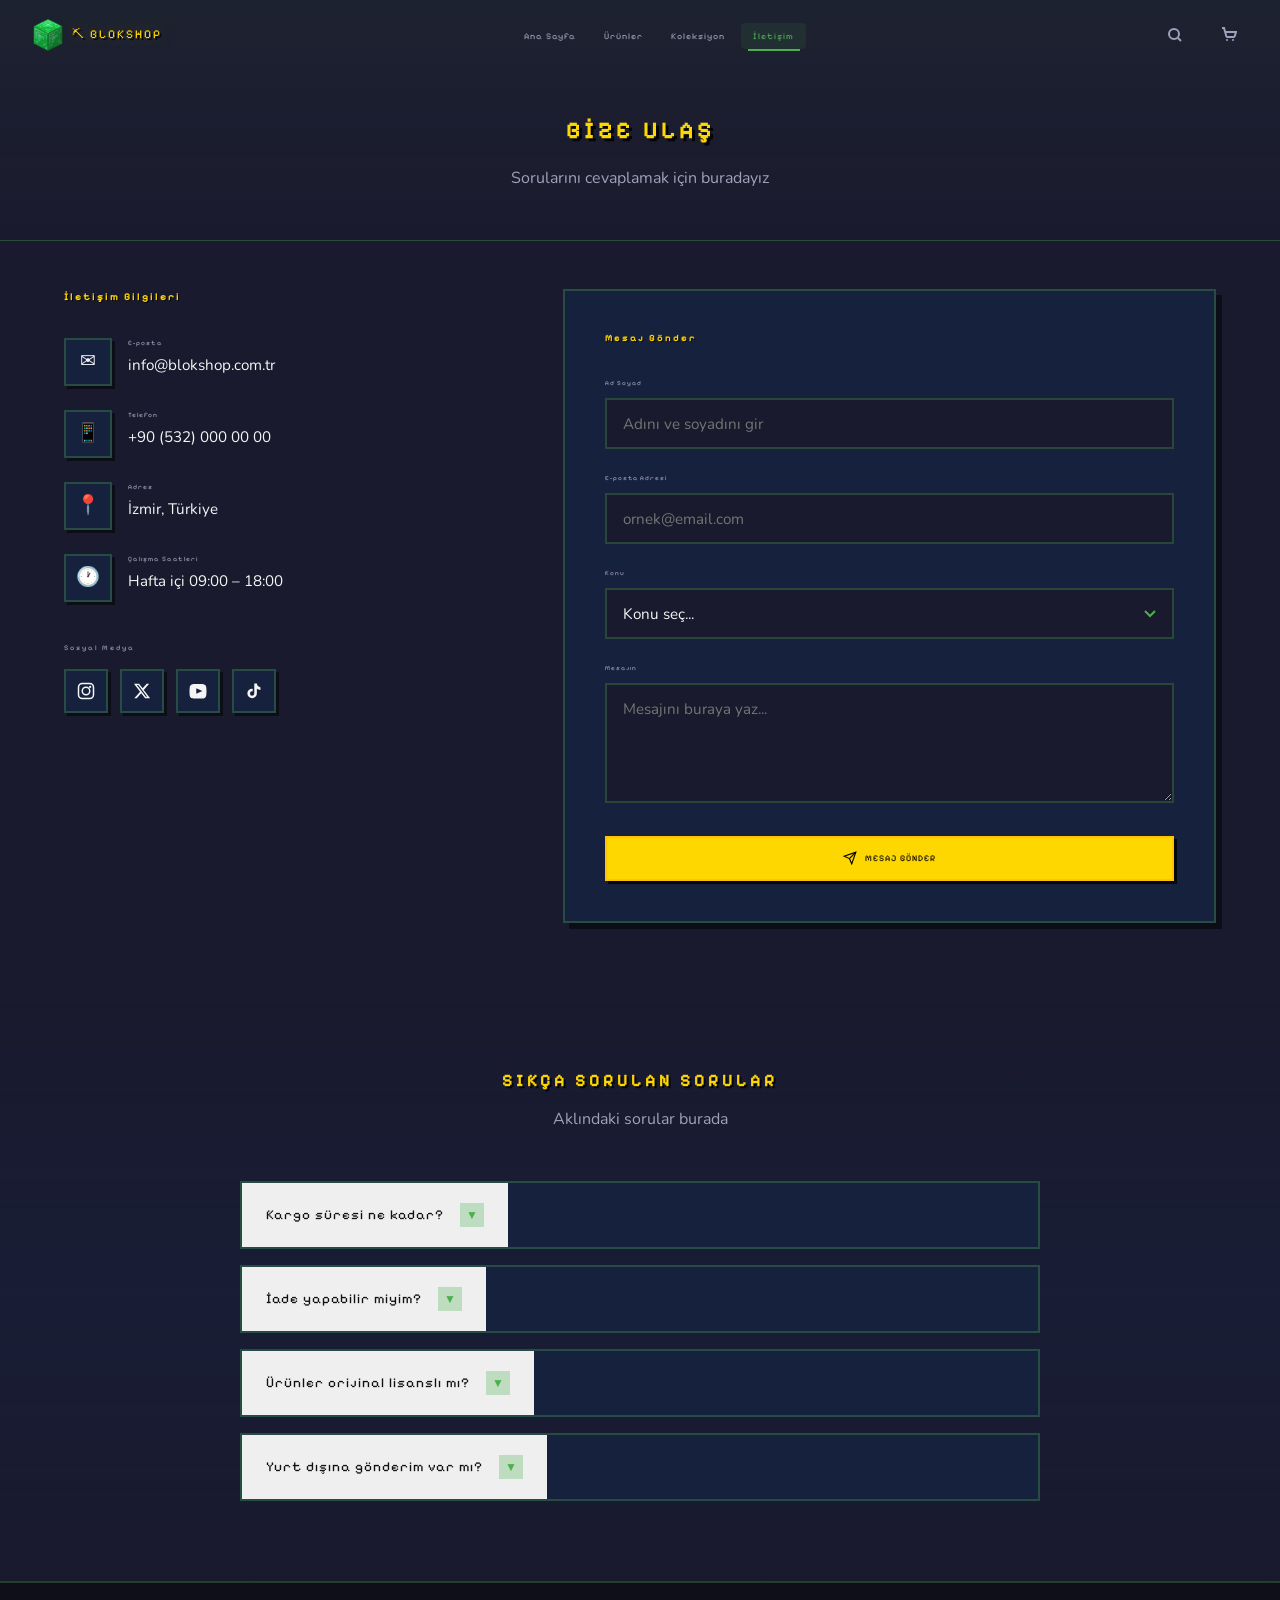
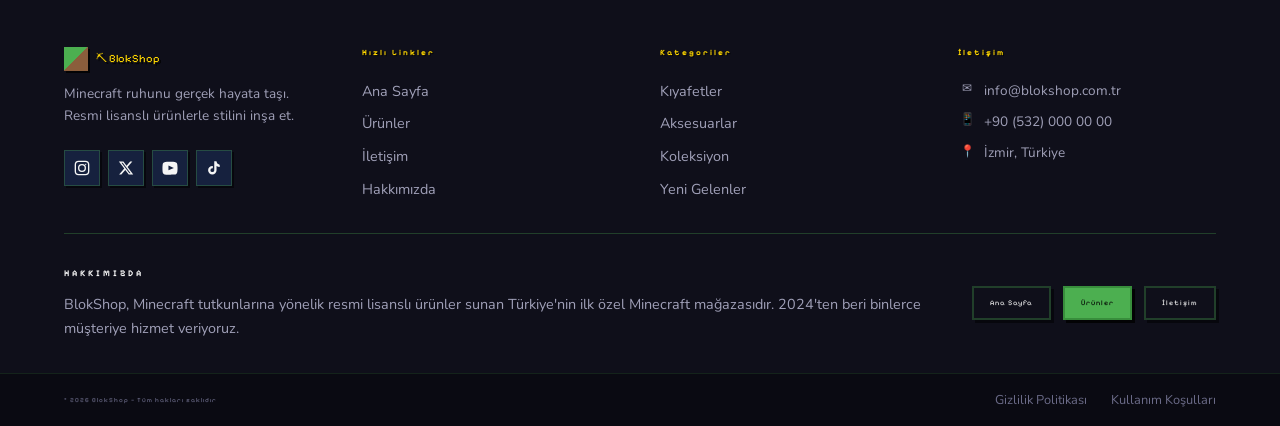
==== iletisim.html @ ea0b8dc5 "Add files via upload" ====
<!DOCTYPE html>
<html lang="tr">
<head>
  <meta charset="UTF-8" />
  <meta name="viewport" content="width=device-width, initial-scale=1.0" />
  <title>İletişim — BlokShop</title>
  <meta name="description" content="BlokShop ile iletişime geçin. Sorularınız için buradayız." />
  <link rel="preconnect" href="https://fonts.googleapis.com" />
  <link rel="preconnect" href="https://fonts.gstatic.com" crossorigin />
  <link href="https://fonts.googleapis.com/css2?family=Press+Start+2P&family=Nunito:wght@400;600;700;800&family=Pixelify+Sans:wght@400;700&display=swap" rel="stylesheet" />
  <link rel="stylesheet" href="styles.css" />
</head>
<body id="page-contact">

<div class="pixel-rain" aria-hidden="true"></div>

<!-- ===== NAVBAR ===== -->
<nav class="navbar scrolled">
  <a href="index.html" class="nav-logo" aria-label="BlokShop Ana Sayfa">
    <span class="logo-icon" aria-hidden="true"></span>
    ⛏ BLOKSHOP
  </a>

  <ul class="nav-links" role="navigation" aria-label="Ana menü">
    <li><a href="index.html">Ana Sayfa</a></li>
    <li><a href="urunler.html">Ürünler</a></li>
    <li><a href="urunler.html">Koleksiyon</a></li>
    <li><a href="iletisim.html">İletişim</a></li>
  </ul>

  <div class="nav-actions">
    <button class="nav-btn" aria-label="Arama">
      <svg width="16" height="16" viewBox="0 0 16 16" fill="none" stroke="currentColor" stroke-width="2">
        <circle cx="7" cy="7" r="5"/><line x1="11" y1="11" x2="14" y2="14"/>
      </svg>
    </button>
    <button class="nav-btn" aria-label="Sepet">
      <svg width="16" height="16" viewBox="0 0 16 16" fill="none" stroke="currentColor" stroke-width="2">
        <path d="M1 1h2l2.4 8.4a1 1 0 0 0 1 .6h6.3a1 1 0 0 0 1-.7L15 5H4"/>
        <circle cx="6" cy="13" r="1" fill="currentColor" stroke="none"/>
        <circle cx="12" cy="13" r="1" fill="currentColor" stroke="none"/>
      </svg>
      <span class="cart-badge" style="display:none">0</span>
    </button>
    <button class="hamburger" aria-label="Menüyü aç/kapat">
      <span></span><span></span><span></span>
    </button>
  </div>
</nav>

<div class="mobile-nav" role="navigation" aria-label="Mobil menü">
  <a href="index.html">Ana Sayfa</a>
  <a href="urunler.html">Ürünler</a>
  <a href="iletisim.html" class="active">İletişim</a>
</div>

<!-- ===== PAGE HEADER ===== -->
<header class="page-header">
  <div class="container">
    <h1 class="page-header-title">BİZE ULAŞ</h1>
    <p class="page-header-sub">Sorularını cevaplamak için buradayız</p>
  </div>
</header>

<!-- ===== CONTACT SECTION ===== -->
<section class="contact-section">
  <div class="container">
    <div class="contact-grid">

      <!-- Left: Contact Info -->
      <div>
        <h2 class="contact-info-title">İletişim Bilgileri</h2>

        <div class="contact-item">
          <div class="contact-item-icon" aria-hidden="true">✉</div>
          <div>
            <p class="contact-item-label">E-posta</p>
            <p class="contact-item-text">info@blokshop.com.tr</p>
          </div>
        </div>

        <div class="contact-item">
          <div class="contact-item-icon" aria-hidden="true">📱</div>
          <div>
            <p class="contact-item-label">Telefon</p>
            <p class="contact-item-text">+90 (532) 000 00 00</p>
          </div>
        </div>

        <div class="contact-item">
          <div class="contact-item-icon" aria-hidden="true">📍</div>
          <div>
            <p class="contact-item-label">Adres</p>
            <p class="contact-item-text">İzmir, Türkiye</p>
          </div>
        </div>

        <div class="contact-item">
          <div class="contact-item-icon" aria-hidden="true">🕐</div>
          <div>
            <p class="contact-item-label">Çalışma Saatleri</p>
            <p class="contact-item-text">Hafta içi 09:00 – 18:00</p>
          </div>
        </div>

        <div class="contact-social">
          <p class="contact-social-title">Sosyal Medya</p>
          <div class="social-row">
            <a href="#" class="social-link" aria-label="Instagram">
              <svg width="18" height="18" viewBox="0 0 24 24" fill="none" stroke="currentColor" stroke-width="2"><rect x="2" y="2" width="20" height="20" rx="5"/><circle cx="12" cy="12" r="5"/><circle cx="17.5" cy="6.5" r="1.5" fill="currentColor" stroke="none"/></svg>
            </a>
            <a href="#" class="social-link" aria-label="Twitter/X">
              <svg width="18" height="18" viewBox="0 0 24 24" fill="currentColor"><path d="M18.244 2.25h3.308l-7.227 8.26 8.502 11.24H16.17l-5.214-6.817L4.99 21.75H1.68l7.73-8.835L1.254 2.25H8.08l4.713 6.231zm-1.161 17.52h1.833L7.084 4.126H5.117z"/></svg>
            </a>
            <a href="#" class="social-link" aria-label="YouTube">
              <svg width="18" height="18" viewBox="0 0 24 24" fill="currentColor"><path d="M23 7s-.3-2-1.2-2.8c-1.1-1.2-2.4-1.2-3-1.3C16.6 2.8 12 2.8 12 2.8s-4.6 0-6.8.2c-.6 0-1.9.1-3 1.3C1.3 5 1 7 1 7S.7 9.3.7 11.5v2.1C.7 15.8 1 18 1 18s.3 2 1.2 2.8c1.1 1.2 2.6 1.1 3.3 1.2C7.5 22.1 12 22.1 12 22.1s4.6 0 6.8-.2c.6-.1 1.9-.1 3-1.3.9-.8 1.2-2.8 1.2-2.8s.3-2.3.3-4.5v-2.1C23.3 9.3 23 7 23 7zM9.7 15.5V8.4l8.1 3.6-8.1 3.5z"/></svg>
            </a>
            <a href="#" class="social-link" aria-label="TikTok">
              <svg width="18" height="18" viewBox="0 0 24 24" fill="currentColor"><path d="M19.59 6.69a4.83 4.83 0 0 1-3.77-4.25V2h-3.45v13.67a2.89 2.89 0 0 1-2.88 2.5 2.89 2.89 0 0 1-2.89-2.89 2.89 2.89 0 0 1 2.89-2.89c.28 0 .54.04.79.1V9.01a6.27 6.27 0 0 0-.79-.05 6.34 6.34 0 0 0-6.34 6.34 6.34 6.34 0 0 0 6.34 6.34 6.34 6.34 0 0 0 6.33-6.34V9.01a8.16 8.16 0 0 0 4.77 1.52V7.08a4.85 4.85 0 0 1-1-.39z"/></svg>
            </a>
          </div>
        </div>
      </div>

      <!-- Right: Contact Form -->
      <div class="contact-form-wrap">
        <div class="contact-form-inner">
          <h2 class="form-title">Mesaj Gönder</h2>
          <form class="contact-form" novalidate>
            <div class="form-group">
              <label class="form-label" for="fullname">Ad Soyad</label>
              <input
                type="text"
                id="fullname"
                name="fullname"
                class="form-input"
                placeholder="Adını ve soyadını gir"
                required
                autocomplete="name"
              />
            </div>

            <div class="form-group">
              <label class="form-label" for="email">E-posta Adresi</label>
              <input
                type="email"
                id="email"
                name="email"
                class="form-input"
                placeholder="ornek@email.com"
                required
                autocomplete="email"
              />
            </div>

            <div class="form-group">
              <label class="form-label" for="konu">Konu</label>
              <select id="konu" name="konu" class="form-select" required>
                <option value="" disabled selected>Konu seç...</option>
                <option value="siparis">Sipariş</option>
                <option value="iade">İade</option>
                <option value="isbirligi">İşbirliği</option>
                <option value="diger">Diğer</option>
              </select>
            </div>

            <div class="form-group">
              <label class="form-label" for="mesaj">Mesajın</label>
              <textarea
                id="mesaj"
                name="mesaj"
                class="form-textarea"
                placeholder="Mesajını buraya yaz..."
                required
              ></textarea>
            </div>

            <button type="submit" class="btn btn-gold" style="width:100%; justify-content:center;">
              <svg width="14" height="14" viewBox="0 0 24 24" fill="none" stroke="currentColor" stroke-width="2"><line x1="22" y1="2" x2="11" y2="13"/><polygon points="22 2 15 22 11 13 2 9 22 2"/></svg>
              MESAJ GÖNDER
            </button>
          </form>
        </div>

        <!-- Success State -->
        <div class="form-success" role="alert" aria-live="polite">
          <div class="form-success-icon" aria-hidden="true">
            <svg width="64" height="64" viewBox="0 0 64 64" fill="none">
              <rect width="64" height="64" fill="#4CAF50" opacity="0.1"/>
              <path d="M16 32l12 12 20-20" stroke="#4CAF50" stroke-width="4" stroke-linecap="square"/>
            </svg>
          </div>
          <h3 class="form-success-title">Mesajın Alındı!</h3>
          <p class="form-success-text">En kısa sürede sana geri dönüş yapacağız. Teşekkürler!</p>
        </div>
      </div>

    </div>
  </div>
</section>

<!-- ===== SSS / FAQ ===== -->
<section class="faq-section">
  <div class="container">
    <h2 class="section-title">SIKÇA SORULAN SORULAR</h2>
    <p class="section-subtitle">Aklındaki sorular burada</p>

    <div class="faq-list" role="list">

      <div class="faq-item" role="listitem">
        <button class="faq-question" aria-expanded="false">
          <span class="faq-question-text">Kargo süresi ne kadar?</span>
          <span class="faq-arrow" aria-hidden="true">▼</span>
        </button>
        <div class="faq-answer">
          <p class="faq-answer-text">Siparişleriniz onaylandıktan sonra 2-5 iş günü içinde kapınıza teslim edilir. Yoğun dönemlerde bu süre 7 iş gününe uzayabilir. Kargo takip numaranız e-posta ile iletilecektir.</p>
        </div>
      </div>

      <div class="faq-item" role="listitem">
        <button class="faq-question" aria-expanded="false">
          <span class="faq-question-text">İade yapabilir miyim?</span>
          <span class="faq-arrow" aria-hidden="true">▼</span>
        </button>
        <div class="faq-answer">
          <p class="faq-answer-text">Evet! Teslim tarihinden itibaren 14 gün içinde koşulsuz iade hakkınız bulunmaktadır. Ürünün kullanılmamış ve orijinal ambalajında olması yeterlidir. İade kargo ücretleri tarafımızca karşılanmaktadır.</p>
        </div>
      </div>

      <div class="faq-item" role="listitem">
        <button class="faq-question" aria-expanded="false">
          <span class="faq-question-text">Ürünler orijinal lisanslı mı?</span>
          <span class="faq-arrow" aria-hidden="true">▼</span>
        </button>
        <div class="faq-answer">
          <p class="faq-answer-text">Evet, mağazamızdaki tüm ürünler resmi Minecraft lisansı kapsamında üretilmiştir. Her ürün üzerinde lisans sertifikası bulunmakta olup Mojang Studios'un onaylı üretim standartlarına tabidir.</p>
        </div>
      </div>

      <div class="faq-item" role="listitem">
        <button class="faq-question" aria-expanded="false">
          <span class="faq-question-text">Yurt dışına gönderim var mı?</span>
          <span class="faq-arrow" aria-hidden="true">▼</span>
        </button>
        <div class="faq-answer">
          <p class="faq-answer-text">Şu an yalnızca Türkiye içi kargoya hizmet vermekteyiz. Uluslararası gönderim özelliğini çok yakında aktif edeceğiz. Haberdar olmak için bültenimize abone olabilirsiniz!</p>
        </div>
      </div>

    </div>
  </div>
</section>

<!-- ===== FOOTER ===== -->
<footer>
  <div class="container">
    <div class="footer-main">
      <div>
        <div class="footer-logo">
          <span class="logo-icon" aria-hidden="true"></span>
          ⛏ BlokShop
        </div>
        <p class="footer-tagline">Minecraft ruhunu gerçek hayata taşı. Resmi lisanslı ürünlerle stilini inşa et.</p>
        <div class="footer-social">
          <a href="#" class="social-btn" aria-label="Instagram">
            <svg width="16" height="16" viewBox="0 0 24 24" fill="none" stroke="currentColor" stroke-width="2"><rect x="2" y="2" width="20" height="20" rx="5"/><circle cx="12" cy="12" r="5"/><circle cx="17.5" cy="6.5" r="1" fill="currentColor" stroke="none"/></svg>
          </a>
          <a href="#" class="social-btn" aria-label="Twitter/X">
            <svg width="16" height="16" viewBox="0 0 24 24" fill="currentColor"><path d="M18.244 2.25h3.308l-7.227 8.26 8.502 11.24H16.17l-5.214-6.817L4.99 21.75H1.68l7.73-8.835L1.254 2.25H8.08l4.713 6.231zm-1.161 17.52h1.833L7.084 4.126H5.117z"/></svg>
          </a>
          <a href="#" class="social-btn" aria-label="YouTube">
            <svg width="16" height="16" viewBox="0 0 24 24" fill="currentColor"><path d="M23 7s-.3-2-1.2-2.8c-1.1-1.2-2.4-1.2-3-1.3C16.6 2.8 12 2.8 12 2.8s-4.6 0-6.8.2c-.6 0-1.9.1-3 1.3C1.3 5 1 7 1 7S.7 9.3.7 11.5v2.1C.7 15.8 1 18 1 18s.3 2 1.2 2.8c1.1 1.2 2.6 1.1 3.3 1.2C7.5 22.1 12 22.1 12 22.1s4.6 0 6.8-.2c.6-.1 1.9-.1 3-1.3.9-.8 1.2-2.8 1.2-2.8s.3-2.3.3-4.5v-2.1C23.3 9.3 23 7 23 7zM9.7 15.5V8.4l8.1 3.6-8.1 3.5z"/></svg>
          </a>
          <a href="#" class="social-btn" aria-label="TikTok">
            <svg width="16" height="16" viewBox="0 0 24 24" fill="currentColor"><path d="M19.59 6.69a4.83 4.83 0 0 1-3.77-4.25V2h-3.45v13.67a2.89 2.89 0 0 1-2.88 2.5 2.89 2.89 0 0 1-2.89-2.89 2.89 2.89 0 0 1 2.89-2.89c.28 0 .54.04.79.1V9.01a6.27 6.27 0 0 0-.79-.05 6.34 6.34 0 0 0-6.34 6.34 6.34 6.34 0 0 0 6.34 6.34 6.34 6.34 0 0 0 6.33-6.34V9.01a8.16 8.16 0 0 0 4.77 1.52V7.08a4.85 4.85 0 0 1-1-.39z"/></svg>
          </a>
        </div>
      </div>
      <div>
        <h3 class="footer-col-title">Hızlı Linkler</h3>
        <nav class="footer-links"><a href="index.html">Ana Sayfa</a><a href="urunler.html">Ürünler</a><a href="iletisim.html">İletişim</a><a href="#">Hakkımızda</a></nav>
      </div>
      <div>
        <h3 class="footer-col-title">Kategoriler</h3>
        <nav class="footer-links"><a href="urunler.html">Kıyafetler</a><a href="urunler.html">Aksesuarlar</a><a href="urunler.html">Koleksiyon</a><a href="urunler.html">Yeni Gelenler</a></nav>
      </div>
      <div>
        <h3 class="footer-col-title">İletişim</h3>
        <div class="footer-contact-item"><span class="icon">✉</span>info@blokshop.com.tr</div>
        <div class="footer-contact-item"><span class="icon">📱</span>+90 (532) 000 00 00</div>
        <div class="footer-contact-item"><span class="icon">📍</span>İzmir, Türkiye</div>
      </div>
    </div>

    <div class="footer-about">
      <div class="footer-about-inner">
        <div class="footer-about-text">
          <h4 class="footer-about-title">HAKKIMIZDA</h4>
          <p class="footer-about-desc">BlokShop, Minecraft tutkunlarına yönelik resmi lisanslı ürünler sunan Türkiye'nin ilk özel Minecraft mağazasıdır. 2024'ten beri binlerce müşteriye hizmet veriyoruz.</p>
        </div>
        <div class="footer-about-btns">
          <a href="index.html" class="btn btn-outline btn-sm">Ana Sayfa</a>
          <a href="urunler.html" class="btn btn-primary btn-sm">Ürünler</a>
          <a href="iletisim.html" class="btn btn-outline btn-sm">İletişim</a>
        </div>
      </div>
    </div>
  </div>

  <div class="footer-bottom">
    <div class="container">
      <div class="footer-bottom-inner">
        <span class="footer-copyright">© 2026 BlokShop — Tüm hakları saklıdır</span>
        <nav class="footer-legal"><a href="#">Gizlilik Politikası</a><a href="#">Kullanım Koşulları</a></nav>
      </div>
    </div>
  </div>
</footer>

<script src="main.js"></script>
</body>
</html>
---- styles.css ----
/* ===== CSS CUSTOM PROPERTIES ===== */
:root {
  --color-primary: #4CAF50;
  --color-primary-dark: #388E3C;
  --color-primary-light: #81C784;
  --color-earth: #8B5E3C;
  --color-earth-dark: #6D4C41;
  --color-gold: #FFD700;
  --color-gold-dark: #FFC107;
  --color-bg: #1a1a2e;
  --color-bg-card: #16213e;
  --color-bg-card-hover: #1e2d50;
  --color-bg-nav: rgba(22, 33, 62, 0.95);
  --color-bg-footer: #0f0f1a;
  --color-bg-footer-bottom: #0a0a12;
  --color-text: #F5F5F5;
  --color-text-muted: #a0a0b8;
  --color-text-dim: #6b6b88;
  --color-border: rgba(76, 175, 80, 0.3);
  --color-border-gold: rgba(255, 215, 0, 0.6);
  --color-shadow: rgba(0, 0, 0, 0.5);
  --color-glow-green: rgba(76, 175, 80, 0.4);
  --color-glow-gold: rgba(255, 215, 0, 0.4);

  --font-pixel: 'Pixelify Sans', monospace;
  --font-body: 'Nunito', sans-serif;

  --radius-sm: 4px;
  --radius-md: 8px;
  --radius-lg: 12px;

  --transition-fast: 0.15s ease;
  --transition-med: 0.3s ease;
  --transition-slow: 0.5s ease;

  --nav-height: 70px;
}

/* ===== RESET & BASE ===== */
*, *::before, *::after {
  box-sizing: border-box;
  margin: 0;
  padding: 0;
}

html {
  scroll-behavior: smooth;
}

body {
  font-family: var(--font-body);
  background-color: var(--color-bg);
  color: var(--color-text);
  line-height: 1.6;
  overflow-x: hidden;
}

a {
  color: inherit;
  text-decoration: none;
}

img {
  max-width: 100%;
  display: block;
}

button {
  cursor: pointer;
  font-family: var(--font-body);
  border: none;
  outline: none;
}

ul {
  list-style: none;
}

/* ===== PIXEL BLOCK RAIN ANIMATION ===== */
.pixel-rain {
  position: fixed;
  top: 0;
  left: 0;
  width: 100%;
  height: 100%;
  pointer-events: none;
  z-index: 0;
  overflow: hidden;
}

.pixel-block {
  position: absolute;
  width: 24px;
  height: 24px;
  image-rendering: pixelated;
  opacity: 0;
  animation: fall linear infinite;
}

.pixel-block.emerald {
  background-image: url('images/block-emerald.png');
  background-size: cover;
  background-repeat: no-repeat;
  filter: drop-shadow(0 0 6px rgba(80, 200, 120, 0.8));
}
.pixel-block.iron {
  background-image: url('images/block-iron.png');
  background-size: cover;
  background-repeat: no-repeat;
filter: drop-shadow(0 0 6px rgba(200, 200, 200, 0.8));
}
.pixel-block.diamond {
  background-image: url('images/block-diamond.png');
  background-size: cover;
  background-repeat: no-repeat;
  filter: drop-shadow(0 0 6px rgba(0, 188, 212, 0.8));
}
.pixel-block.netherite {
  background-image: url('images/block-netherite.png');
  background-size: cover;
  background-repeat: no-repeat;
  filter: drop-shadow(0 0 6px rgba(80, 60, 80, 0.9));
}
.pixel-block.gold {
  background-image: url('images/block-gold.png');
  background-size: cover;
  background-repeat: no-repeat;
  filter: drop-shadow(0 0 6px rgba(255, 215, 0, 0.8));
}

@keyframes fall {
  0% { transform: translateY(-50px) rotate(0deg); opacity: 0; }
  5% { opacity: 0.7; }
  95% { opacity: 0.7; }
  100% { transform: translateY(110vh) rotate(360deg); opacity: 0; }
}

/* ===== NAVBAR ===== */
.navbar {
  position: fixed;
  top: 0;
  left: 0;
  right: 0;
  z-index: 1000;
  height: var(--nav-height);
  display: flex;
  align-items: center;
  padding: 0 2rem;
  transition: background-color var(--transition-med), backdrop-filter var(--transition-med), box-shadow var(--transition-med);
  background-color: transparent;
}

.navbar.scrolled {
  background-color: var(--color-bg-nav);
  backdrop-filter: blur(12px);
  box-shadow: 0 2px 20px rgba(0,0,0,0.5), 0 1px 0 var(--color-border);
}

.nav-logo {
  font-family: var(--font-pixel);
  font-size: 0.75rem;
  color: var(--color-gold);
  text-shadow: 2px 2px 0 rgba(0,0,0,0.8), 0 0 20px var(--color-glow-gold);
  letter-spacing: 2px;
  flex-shrink: 0;
  display: flex;
  align-items: center;
  gap: 0.5rem;
  transition: transform var(--transition-fast);
}

.nav-logo:hover {
  transform: scale(1.05);
}

.nav-logo .logo-icon {
  width: 32px;
  height: 32px;
  display: inline-block;
  background-image: url('images/block-emerald.png');
  background-size: cover;
  background-repeat: no-repeat;
  drop-shadow: 2px 2px 0 #000;
  flex-shrink: 0;
}

.nav-links {
  display: flex;
  align-items: center;
  gap: 0.25rem;
  margin: 0 auto;
}

.nav-links a {
  font-family: var(--font-pixel);
  font-size: 0.55rem;
  color: var(--color-text-muted);
  padding: 0.5rem 0.75rem;
  border-radius: var(--radius-sm);
  transition: color var(--transition-fast), background-color var(--transition-fast);
  letter-spacing: 1px;
  white-space: nowrap;
  position: relative;
}

.nav-links a::after {
  content: '';
  position: absolute;
  bottom: -2px;
  left: 50%;
  transform: translateX(-50%) scaleX(0);
  width: 80%;
  height: 2px;
  background: var(--color-primary);
  transition: transform var(--transition-fast);
}

.nav-links a:hover,
.nav-links a.active {
  color: var(--color-primary);
  background-color: rgba(76, 175, 80, 0.1);
}

.nav-links a.active::after {
  transform: translateX(-50%) scaleX(1);
}

.nav-actions {
  display: flex;
  align-items: center;
  gap: 1rem;
  flex-shrink: 0;
}

.nav-btn {
  background: none;
  color: var(--color-text-muted);
  font-size: 1.1rem;
  width: 38px;
  height: 38px;
  display: flex;
  align-items: center;
  justify-content: center;
  border-radius: var(--radius-sm);
  transition: color var(--transition-fast), background-color var(--transition-fast);
  position: relative;
}

.nav-btn:hover {
  color: var(--color-primary);
  background: rgba(76, 175, 80, 0.1);
}

.cart-badge {
  position: absolute;
  top: 2px;
  right: 2px;
  background: var(--color-primary);
  color: #fff;
  font-family: var(--font-pixel);
  font-size: 0.45rem;
  width: 16px;
  height: 16px;
  border-radius: 0;
  display: flex;
  align-items: center;
  justify-content: center;
  border: 1px solid #000;
}

.hamburger {
  display: none;
  flex-direction: column;
  gap: 5px;
  background: none;
  padding: 8px;
  border-radius: var(--radius-sm);
}

.hamburger span {
  display: block;
  width: 22px;
  height: 2px;
  background: var(--color-text);
  transition: transform var(--transition-med), opacity var(--transition-med);
}

.hamburger.open span:nth-child(1) { transform: translateY(7px) rotate(45deg); }
.hamburger.open span:nth-child(2) { opacity: 0; }
.hamburger.open span:nth-child(3) { transform: translateY(-7px) rotate(-45deg); }

/* Mobile Nav Overlay */
.mobile-nav {
  display: none;
  position: fixed;
  top: var(--nav-height);
  left: 0;
  right: 0;
  background: var(--color-bg-nav);
  backdrop-filter: blur(12px);
  padding: 1.5rem;
  z-index: 999;
  border-bottom: 1px solid var(--color-border);
  flex-direction: column;
  gap: 0.5rem;
  transform: translateY(-10px);
  opacity: 0;
  transition: transform var(--transition-med), opacity var(--transition-med);
  pointer-events: none;
}

.mobile-nav.open {
  display: flex;
  transform: translateY(0);
  opacity: 1;
  pointer-events: all;
}

.mobile-nav a {
  font-family: var(--font-pixel);
  font-size: 0.6rem;
  color: var(--color-text-muted);
  padding: 0.75rem 1rem;
  border-radius: var(--radius-sm);
  border: 1px solid transparent;
  transition: all var(--transition-fast);
  letter-spacing: 1px;
}

.mobile-nav a:hover,
.mobile-nav a.active {
  color: var(--color-primary);
  border-color: var(--color-border);
  background: rgba(76, 175, 80, 0.08);
}

/* ===== PIXEL BUTTONS ===== */
.btn {
  font-family: var(--font-pixel);
  font-size: 0.55rem;
  letter-spacing: 1px;
  padding: 0.85rem 1.5rem;
  border-radius: 0;
  display: inline-flex;
  align-items: center;
  gap: 0.5rem;
  transition: transform var(--transition-fast), box-shadow var(--transition-fast), background-color var(--transition-fast);
  position: relative;
  cursor: pointer;
  border: 2px solid transparent;
}

.btn:active {
  transform: scale(0.95) !important;
}

.btn-primary {
  background: var(--color-primary);
  color: #000;
  border-color: var(--color-primary-dark);
  box-shadow: 3px 3px 0 rgba(0,0,0,0.8);
}

.btn-primary:hover {
  background: var(--color-primary-light);
  transform: translateY(-2px);
  box-shadow: 3px 5px 0 rgba(0,0,0,0.8);
}

.btn-gold {
  background: var(--color-gold);
  color: #000;
  border-color: var(--color-gold-dark);
  box-shadow: 3px 3px 0 rgba(0,0,0,0.8);
}

.btn-gold:hover {
  background: #ffe033;
  transform: translateY(-2px);
  box-shadow: 3px 5px 0 rgba(0,0,0,0.8);
}

.btn-outline {
  background: transparent;
  color: var(--color-text);
  border-color: var(--color-border);
  box-shadow: 3px 3px 0 rgba(0,0,0,0.5);
}

.btn-outline:hover {
  border-color: var(--color-primary);
  color: var(--color-primary);
  transform: translateY(-2px);
  box-shadow: 3px 5px 0 rgba(0,0,0,0.5);
}

.btn-sm {
  font-size: 0.45rem;
  padding: 0.6rem 1rem;
}

/* ===== SECTION COMMONS ===== */
section {
  position: relative;
  z-index: 1;
}

.container {
  max-width: 1200px;
  margin: 0 auto;
  padding: 0 1.5rem;
}

.section-title {
  font-family: var(--font-pixel);
  font-size: clamp(0.7rem, 2vw, 1.1rem);
  color: var(--color-gold);
  text-align: center;
  letter-spacing: 3px;
  text-shadow: 2px 2px 0 rgba(0,0,0,0.8);
  margin-bottom: 0.75rem;
}

.section-subtitle {
  font-family: var(--font-body);
  font-size: 1rem;
  color: var(--color-text-muted);
  text-align: center;
  margin-bottom: 3rem;
}

/* ===== HERO ===== */
.hero {
  min-height: 100vh;
  display: flex;
  align-items: center;
  position: relative;
  overflow: hidden;
  padding-top: var(--nav-height);
}

.hero::before {
  content: '';
  position: absolute;
  inset: 0;
  background: radial-gradient(ellipse at 20% 50%, rgba(76, 175, 80, 0.12) 0%, transparent 60%),
              radial-gradient(ellipse at 80% 20%, rgba(255, 215, 0, 0.08) 0%, transparent 50%),
              radial-gradient(ellipse at 60% 80%, rgba(139, 94, 60, 0.1) 0%, transparent 50%);
  z-index: 0;
}

.hero-content {
  position: relative;
  z-index: 2;
  display: grid;
  grid-template-columns: 1fr auto;
  gap: 3rem;
  align-items: center;
  padding: 4rem 0;
}

.hero-text .kicker {
  font-family: var(--font-pixel);
  font-size: 0.5rem;
  color: var(--color-primary);
  letter-spacing: 4px;
  margin-bottom: 1.5rem;
  display: flex;
  align-items: center;
  gap: 0.75rem;
}

.hero-text .kicker::before {
  content: '';
  display: inline-block;
  width: 16px;
  height: 16px;
  background: var(--color-primary);
  box-shadow: 2px 2px 0 rgba(0,0,0,0.8);
}

.hero-title {
  font-family: var(--font-pixel);
  font-size: clamp(1.2rem, 4vw, 2.2rem);
  color: var(--color-gold);
  line-height: 1.5;
  text-shadow: 4px 4px 0 rgba(0,0,0,0.8), 0 0 40px rgba(255, 215, 0, 0.3);
  margin-bottom: 1.5rem;
  animation: heroTitleGlow 3s ease-in-out infinite alternate;
}

@keyframes heroTitleGlow {
  from { text-shadow: 4px 4px 0 rgba(0,0,0,0.8), 0 0 20px rgba(255, 215, 0, 0.2); }
  to { text-shadow: 4px 4px 0 rgba(0,0,0,0.8), 0 0 50px rgba(255, 215, 0, 0.5); }
}

.hero-desc {
  font-size: 1.1rem;
  color: var(--color-text-muted);
  max-width: 480px;
  margin-bottom: 2.5rem;
  line-height: 1.8;
}

.hero-actions {
  display: flex;
  gap: 1rem;
  flex-wrap: wrap;
}

/* Minecraft CSS Character */
.hero-character {
  display: flex;
  flex-direction: column;
  align-items: center;
  animation: characterFloat 3s ease-in-out infinite;
  flex-shrink: 0;
}

@keyframes characterFloat {
  0%, 100% { transform: translateY(0); }
  50% { transform: translateY(-15px); }
}

.mc-char-img {
  width: 180px;
  height: auto;
  image-rendering: pixelated;
}

/* ===== CATEGORIES ===== */
.categories {
  padding: 5rem 0;
  background: linear-gradient(180deg, transparent, rgba(22, 33, 62, 0.8), transparent);
}

.categories-grid {
  display: grid;
  grid-template-columns: repeat(4, 1fr);
  gap: 1.5rem;
}

.category-card {
  background: var(--color-bg-card);
  border: 2px solid var(--color-border);
  border-radius: var(--radius-sm);
  padding: 2rem 1.5rem;
  text-align: center;
  transition: transform var(--transition-med), border-color var(--transition-med), box-shadow var(--transition-med), background-color var(--transition-med);
  cursor: pointer;
  position: relative;
  overflow: hidden;
}

.category-card::before {
  content: '';
  position: absolute;
  inset: 0;
  background: linear-gradient(135deg, rgba(76, 175, 80, 0.05), transparent);
  opacity: 0;
  transition: opacity var(--transition-med);
}

.category-card:hover {
  transform: translateY(-8px);
  border-color: var(--color-primary);
  box-shadow: 0 8px 30px var(--color-glow-green), 4px 4px 0 rgba(0,0,0,0.5);
  background-color: var(--color-bg-card-hover);
}

.category-card:hover::before {
  opacity: 1;
}

.category-icon {
  font-size: 3rem;
  margin-bottom: 1rem;
  display: block;
}

.category-name {
  font-family: var(--font-pixel);
  font-size: 0.55rem;
  color: var(--color-text);
  letter-spacing: 2px;
  margin-bottom: 0.5rem;
}

.category-link {
  font-family: var(--font-pixel);
  font-size: 0.45rem;
  color: var(--color-primary);
  letter-spacing: 1px;
  transition: gap var(--transition-fast);
  display: inline-flex;
  align-items: center;
  gap: 0.4rem;
}

.category-card:hover .category-link {
  gap: 0.7rem;
}

/* ===== PRODUCTS ===== */
.featured-products {
  padding: 5rem 0;
}

.products-grid {
  display: grid;
  grid-template-columns: repeat(3, 1fr);
  gap: 1.5rem;
}

.product-card {
  background: var(--color-bg-card);
  border: 2px solid rgba(76, 175, 80, 0.15);
  border-radius: var(--radius-sm);
  overflow: hidden;
  transition: transform var(--transition-med), border-color var(--transition-med), box-shadow var(--transition-med);
  position: relative;
}

.product-card:hover {
  transform: translateY(-4px) scale(1.01);
  border-color: var(--color-gold);
  box-shadow: 0 0 0 1px var(--color-gold-dark), 0 8px 30px var(--color-glow-gold), 4px 4px 0 rgba(0,0,0,0.5);
}

.product-img {
  width: 100%;
  aspect-ratio: 4/3;
  object-fit: cover;
  display: block;
  transition: transform var(--transition-slow);
  background: linear-gradient(135deg, var(--color-bg-card-hover), #0d1829);
  position: relative;
}

.product-img-wrap {
  position: relative;
  overflow: hidden;
}

.product-badge {
  position: absolute;
  top: 10px;
  left: 10px;
  background: var(--color-primary);
  color: #000;
  font-family: var(--font-pixel);
  font-size: 0.4rem;
  padding: 4px 8px;
  z-index: 2;
  box-shadow: 2px 2px 0 rgba(0,0,0,0.7);
}

.product-favorite {
  position: absolute;
  top: 10px;
  right: 10px;
  width: 32px;
  height: 32px;
  background: rgba(22, 33, 62, 0.9);
  border: 1px solid var(--color-border);
  border-radius: 0;
  display: flex;
  align-items: center;
  justify-content: center;
  font-size: 0.9rem;
  transition: all var(--transition-fast);
  z-index: 2;
  cursor: pointer;
}

.product-favorite:hover, .product-favorite.active {
  background: rgba(220, 53, 69, 0.2);
  border-color: #dc3545;
  color: #dc3545;
}

.product-card:hover .product-img {
  transform: scale(1.05);
}

.product-info {
  padding: 1.25rem;
}

.product-name {
  font-family: var(--font-pixel);
  font-size: 0.5rem;
  color: var(--color-text);
  letter-spacing: 1px;
  margin-bottom: 0.5rem;
  line-height: 1.6;
}

.product-price {
  font-family: var(--font-pixel);
  font-size: 0.7rem;
  color: var(--color-gold);
  margin-bottom: 1rem;
  text-shadow: 1px 1px 0 rgba(0,0,0,0.8);
}

.product-actions {
  display: flex;
  gap: 0.5rem;
}

.btn-add-cart {
  flex: 1;
  background: var(--color-primary);
  color: #000;
  font-family: var(--font-pixel);
  font-size: 0.42rem;
  padding: 0.6rem 0.75rem;
  border: 2px solid var(--color-primary-dark);
  box-shadow: 2px 2px 0 rgba(0,0,0,0.7);
  transition: all var(--transition-fast);
  cursor: pointer;
  letter-spacing: 0.5px;
}

.btn-add-cart:hover {
  background: var(--color-primary-light);
  transform: translateY(-1px);
  box-shadow: 2px 3px 0 rgba(0,0,0,0.7);
}

.btn-add-cart:active {
  transform: scale(0.97);
}

/* Product placeholder images */
.product-placeholder {
  width: 100%;
  aspect-ratio: 4/3;
  display: flex;
  align-items: center;
  justify-content: center;
  flex-direction: column;
  gap: 0.75rem;
  background: linear-gradient(135deg, #0d1829 0%, #16213e 100%);
  font-size: 3.5rem;
  position: relative;
  overflow: hidden;
}

.product-placeholder::before {
  content: '';
  position: absolute;
  inset: 0;
  background:
    repeating-linear-gradient(0deg, rgba(76,175,80,0.03) 0px, rgba(76,175,80,0.03) 1px, transparent 1px, transparent 24px),
    repeating-linear-gradient(90deg, rgba(76,175,80,0.03) 0px, rgba(76,175,80,0.03) 1px, transparent 1px, transparent 24px);
}

.product-placeholder .item-label {
  font-family: var(--font-pixel);
  font-size: 0.35rem;
  color: var(--color-text-dim);
  letter-spacing: 1px;
  z-index: 1;
}

/* ===== OFFER BANNER ===== */
.offer-banner {
  background: linear-gradient(135deg, var(--color-primary-dark), var(--color-primary), var(--color-primary-dark));
  border-top: 3px solid var(--color-gold);
  border-bottom: 3px solid var(--color-gold);
  padding: 1.25rem 0;
  overflow: hidden;
  position: relative;
}

.offer-banner::before,
.offer-banner::after {
  content: '';
  position: absolute;
  inset: 0;
  background: repeating-linear-gradient(
    90deg,
    rgba(0,0,0,0.05) 0px,
    rgba(0,0,0,0.05) 4px,
    transparent 4px,
    transparent 8px
  );
}

.marquee-wrap {
  display: flex;
  gap: 0;
  animation: marquee 20s linear infinite;
  white-space: nowrap;
}

.marquee-inner {
  display: flex;
  gap: 4rem;
  flex-shrink: 0;
  padding-right: 4rem;
}

.marquee-text {
  font-family: var(--font-pixel);
  font-size: 0.65rem;
  color: #000;
  letter-spacing: 2px;
  display: inline-flex;
  align-items: center;
  gap: 0.75rem;
}

.marquee-star {
  display: inline-block;
  width: 12px;
  height: 12px;
  background: var(--color-gold);
  transform: rotate(45deg);
  box-shadow: 1px 1px 0 rgba(0,0,0,0.5);
  flex-shrink: 0;
}

@keyframes marquee {
  from { transform: translateX(0); }
  to { transform: translateX(-50%); }
}

/* ===== FEATURES ===== */
.features {
  padding: 5rem 0;
}

.features-grid {
  display: grid;
  grid-template-columns: repeat(3, 1fr);
  gap: 2rem;
}

.feature-card {
  background: var(--color-bg-card);
  border: 2px solid var(--color-border);
  border-radius: var(--radius-sm);
  padding: 2.5rem 2rem;
  text-align: center;
  transition: border-color var(--transition-med), box-shadow var(--transition-med);
}

.feature-card:hover {
  border-color: var(--color-primary);
  box-shadow: 0 4px 20px var(--color-glow-green);
}

.feature-icon {
  width: 64px;
  height: 64px;
  margin: 0 auto 1.5rem;
  display: flex;
  align-items: center;
  justify-content: center;
  font-size: 1.8rem;
  background: rgba(76, 175, 80, 0.1);
  border: 2px solid var(--color-border);
  box-shadow: 3px 3px 0 rgba(0,0,0,0.5);
  position: relative;
}

.feature-title {
  font-family: var(--font-pixel);
  font-size: 0.55rem;
  color: var(--color-text);
  letter-spacing: 2px;
  margin-bottom: 0.75rem;
}

.feature-desc {
  font-size: 0.9rem;
  color: var(--color-text-muted);
  line-height: 1.7;
}

/* ===== FOOTER ===== */
footer {
  background: var(--color-bg-footer);
  border-top: 2px solid var(--color-border);
  position: relative;
  z-index: 1;
}

.footer-main {
  padding: 4rem 0 2rem;
  display: grid;
  grid-template-columns: repeat(4, 1fr);
  gap: 2.5rem;
}

.footer-logo {
  font-family: var(--font-pixel);
  font-size: 0.7rem;
  color: var(--color-gold);
  display: flex;
  align-items: center;
  gap: 0.5rem;
  margin-bottom: 0.75rem;
  text-shadow: 2px 2px 0 rgba(0,0,0,0.8);
}

.footer-logo .logo-icon {
  width: 24px;
  height: 24px;
  background: linear-gradient(135deg, #4CAF50 50%, #8B5E3C 50%);
  box-shadow: 2px 2px 0 rgba(0,0,0,0.8);
  flex-shrink: 0;
}

.footer-tagline {
  font-size: 0.85rem;
  color: var(--color-text-muted);
  margin-bottom: 1.5rem;
  line-height: 1.6;
}

.footer-social {
  display: flex;
  gap: 0.5rem;
}

.social-btn {
  width: 36px;
  height: 36px;
  background: var(--color-bg-card);
  border: 1px solid var(--color-border);
  display: flex;
  align-items: center;
  justify-content: center;
  font-size: 0.85rem;
  transition: all var(--transition-fast);
  cursor: pointer;
  box-shadow: 2px 2px 0 rgba(0,0,0,0.5);
}

.social-btn:hover {
  background: var(--color-primary);
  border-color: var(--color-primary);
  color: #000;
  transform: translateY(-2px);
}

.footer-col-title {
  font-family: var(--font-pixel);
  font-size: 0.5rem;
  color: var(--color-gold);
  letter-spacing: 2px;
  margin-bottom: 1.25rem;
  text-shadow: 1px 1px 0 rgba(0,0,0,0.8);
}

.footer-links {
  display: flex;
  flex-direction: column;
  gap: 0.6rem;
}

.footer-links a {
  font-size: 0.9rem;
  color: var(--color-text-muted);
  transition: color var(--transition-fast), padding-left var(--transition-fast);
}

.footer-links a:hover {
  color: var(--color-primary);
  padding-left: 4px;
}

.footer-contact-item {
  display: flex;
  align-items: flex-start;
  gap: 0.5rem;
  font-size: 0.85rem;
  color: var(--color-text-muted);
  margin-bottom: 0.6rem;
  transition: color var(--transition-fast);
}

.footer-contact-item:hover {
  color: var(--color-primary);
}

.footer-contact-item .icon {
  flex-shrink: 0;
  width: 18px;
  height: 18px;
  display: flex;
  align-items: center;
  justify-content: center;
  font-size: 0.75rem;
}

/* Footer About */
.footer-about {
  border-top: 1px solid var(--color-border);
  padding: 2rem 0;
}

.footer-about-inner {
  display: flex;
  align-items: center;
  gap: 2rem;
  flex-wrap: wrap;
}

.footer-about-text {
  flex: 1;
  min-width: 280px;
}

.footer-about-title {
  font-family: var(--font-pixel);
  font-size: 0.55rem;
  color: var(--color-text);
  letter-spacing: 3px;
  margin-bottom: 0.75rem;
}

.footer-about-desc {
  font-size: 0.9rem;
  color: var(--color-text-muted);
  line-height: 1.7;
}

.footer-about-btns {
  display: flex;
  gap: 0.75rem;
  flex-wrap: wrap;
}

/* Footer Bottom */
.footer-bottom {
  background: var(--color-bg-footer-bottom);
  border-top: 1px solid rgba(76, 175, 80, 0.15);
  padding: 1rem 0;
}

.footer-bottom-inner {
  display: flex;
  align-items: center;
  justify-content: space-between;
  gap: 1rem;
  flex-wrap: wrap;
}

.footer-copyright {
  font-family: var(--font-pixel);
  font-size: 0.4rem;
  color: var(--color-text-dim);
  letter-spacing: 1px;
}

.footer-legal {
  display: flex;
  gap: 1.5rem;
}

.footer-legal a {
  font-size: 0.8rem;
  color: var(--color-text-dim);
  transition: color var(--transition-fast);
}

.footer-legal a:hover {
  color: var(--color-primary);
}

/* ===== PRODUCTS PAGE ===== */
.page-header {
  padding: 7rem 0 3rem;
  text-align: center;
  background: linear-gradient(180deg, rgba(76, 175, 80, 0.05), transparent);
  border-bottom: 1px solid var(--color-border);
}

.page-header-title {
  font-family: var(--font-pixel);
  font-size: clamp(0.9rem, 3vw, 1.5rem);
  color: var(--color-gold);
  letter-spacing: 4px;
  text-shadow: 3px 3px 0 rgba(0,0,0,0.8);
  margin-bottom: 1rem;
}

.page-header-sub {
  font-size: 1rem;
  color: var(--color-text-muted);
}

/* Filter Bar */
.filter-bar {
  padding: 2rem 0;
  display: flex;
  align-items: center;
  justify-content: space-between;
  gap: 1.5rem;
  flex-wrap: wrap;
  position: sticky;
  top: var(--nav-height);
  background: var(--color-bg);
  z-index: 100;
  border-bottom: 1px solid var(--color-border);
}

.filter-btns {
  display: flex;
  gap: 0.5rem;
  overflow-x: auto;
  -webkit-overflow-scrolling: touch;
  scrollbar-width: none;
  flex-shrink: 0;
}

.filter-btns::-webkit-scrollbar { display: none; }

.filter-btn {
  font-family: var(--font-pixel);
  font-size: 0.45rem;
  padding: 0.6rem 1rem;
  background: var(--color-bg-card);
  color: var(--color-text-muted);
  border: 2px solid var(--color-border);
  box-shadow: 2px 2px 0 rgba(0,0,0,0.5);
  transition: all var(--transition-fast);
  white-space: nowrap;
  cursor: pointer;
  letter-spacing: 1px;
}

.filter-btn:hover {
  border-color: var(--color-primary);
  color: var(--color-primary);
}

.filter-btn.active {
  background: var(--color-primary);
  color: #000;
  border-color: var(--color-primary-dark);
  box-shadow: 2px 2px 0 rgba(0,0,0,0.7), 0 0 12px var(--color-glow-green);
}

.sort-select {
  font-family: var(--font-pixel);
  font-size: 0.4rem;
  background: var(--color-bg-card);
  color: var(--color-text);
  border: 2px solid var(--color-border);
  padding: 0.6rem 1rem;
  cursor: pointer;
  outline: none;
  box-shadow: 2px 2px 0 rgba(0,0,0,0.5);
  letter-spacing: 1px;
  flex-shrink: 0;
}

.sort-select option {
  background: var(--color-bg-card);
}

/* All Products Grid */
.all-products {
  padding: 3rem 0 5rem;
}

.products-grid-4 {
  display: grid;
  grid-template-columns: repeat(4, 1fr);
  gap: 1.25rem;
}

.category-badge {
  display: inline-block;
  font-family: var(--font-pixel);
  font-size: 0.38rem;
  background: rgba(76, 175, 80, 0.15);
  color: var(--color-primary);
  border: 1px solid var(--color-border);
  padding: 3px 8px;
  margin-bottom: 0.5rem;
  letter-spacing: 1px;
}

/* Pagination */
.pagination {
  display: flex;
  align-items: center;
  justify-content: center;
  gap: 0.5rem;
  padding: 2rem 0 4rem;
}

.page-btn {
  width: 40px;
  height: 40px;
  font-family: var(--font-pixel);
  font-size: 0.5rem;
  background: var(--color-bg-card);
  color: var(--color-text-muted);
  border: 2px solid var(--color-border);
  display: flex;
  align-items: center;
  justify-content: center;
  cursor: pointer;
  box-shadow: 2px 2px 0 rgba(0,0,0,0.5);
  transition: all var(--transition-fast);
}

.page-btn:hover {
  border-color: var(--color-primary);
  color: var(--color-primary);
}

.page-btn.active {
  background: var(--color-primary);
  color: #000;
  border-color: var(--color-primary-dark);
}

/* ===== CONTACT PAGE ===== */
.contact-section {
  padding: 3rem 0 5rem;
}

.contact-grid {
  display: grid;
  grid-template-columns: 1fr 1.5fr;
  gap: 4rem;
  align-items: start;
}

.contact-info-title {
  font-family: var(--font-pixel);
  font-size: 0.65rem;
  color: var(--color-gold);
  letter-spacing: 2px;
  margin-bottom: 2rem;
  text-shadow: 1px 1px 0 rgba(0,0,0,0.8);
}

.contact-item {
  display: flex;
  align-items: flex-start;
  gap: 1rem;
  margin-bottom: 1.5rem;
  transition: color var(--transition-fast);
  cursor: pointer;
}

.contact-item:hover .contact-item-text {
  color: var(--color-primary);
}

.contact-item-icon {
  width: 48px;
  height: 48px;
  background: var(--color-bg-card);
  border: 2px solid var(--color-border);
  display: flex;
  align-items: center;
  justify-content: center;
  font-size: 1.2rem;
  flex-shrink: 0;
  box-shadow: 3px 3px 0 rgba(0,0,0,0.5);
  transition: border-color var(--transition-fast), box-shadow var(--transition-fast);
}

.contact-item:hover .contact-item-icon {
  border-color: var(--color-primary);
  box-shadow: 3px 3px 0 rgba(0,0,0,0.5), 0 0 12px var(--color-glow-green);
}

.contact-item-label {
  font-family: var(--font-pixel);
  font-size: 0.42rem;
  color: var(--color-text-muted);
  letter-spacing: 1px;
  margin-bottom: 0.3rem;
}

.contact-item-text {
  font-size: 0.95rem;
  color: var(--color-text);
  transition: color var(--transition-fast);
}

.contact-social {
  margin-top: 2.5rem;
}

.contact-social-title {
  font-family: var(--font-pixel);
  font-size: 0.45rem;
  color: var(--color-text-muted);
  letter-spacing: 2px;
  margin-bottom: 1rem;
}

.social-row {
  display: flex;
  gap: 0.75rem;
}

.social-link {
  width: 44px;
  height: 44px;
  background: var(--color-bg-card);
  border: 2px solid var(--color-border);
  display: flex;
  align-items: center;
  justify-content: center;
  font-size: 1rem;
  transition: all var(--transition-fast);
  box-shadow: 3px 3px 0 rgba(0,0,0,0.5);
  cursor: pointer;
}

.social-link:hover {
  border-color: var(--color-primary);
  color: var(--color-primary);
  transform: translateY(-2px);
  box-shadow: 3px 5px 0 rgba(0,0,0,0.5);
}

/* Contact Form */
.contact-form-wrap {
  background: var(--color-bg-card);
  border: 2px solid var(--color-border);
  padding: 2.5rem;
  box-shadow: 6px 6px 0 rgba(0,0,0,0.5);
}

.form-title {
  font-family: var(--font-pixel);
  font-size: 0.6rem;
  color: var(--color-gold);
  letter-spacing: 2px;
  margin-bottom: 2rem;
  text-shadow: 1px 1px 0 rgba(0,0,0,0.8);
}

.form-group {
  margin-bottom: 1.5rem;
}

.form-label {
  font-family: var(--font-pixel);
  font-size: 0.4rem;
  color: var(--color-text-muted);
  letter-spacing: 1px;
  display: block;
  margin-bottom: 0.6rem;
}

.form-input,
.form-select,
.form-textarea {
  width: 100%;
  background: var(--color-bg);
  border: 2px solid var(--color-border);
  color: var(--color-text);
  padding: 0.85rem 1rem;
  font-family: var(--font-body);
  font-size: 0.95rem;
  transition: border-color var(--transition-fast), box-shadow var(--transition-fast);
  outline: none;
  border-radius: 0;
}

.form-input:focus,
.form-select:focus,
.form-textarea:focus {
  border-color: var(--color-primary);
  box-shadow: 0 0 0 3px var(--color-glow-green);
}

.form-select {
  cursor: pointer;
  appearance: none;
  background-image: url("data:image/svg+xml,%3Csvg xmlns='http://www.w3.org/2000/svg' width='12' height='8' viewBox='0 0 12 8'%3E%3Cpath d='M1 1l5 5 5-5' stroke='%234CAF50' stroke-width='2' fill='none'/%3E%3C/svg%3E");
  background-repeat: no-repeat;
  background-position: right 1rem center;
  padding-right: 2.5rem;
}

.form-select option {
  background: var(--color-bg-card);
}

.form-textarea {
  height: 120px;
  resize: vertical;
  min-height: 100px;
}

.form-success {
  display: none;
  text-align: center;
  padding: 3rem;
}

.form-success.show {
  display: block;
}

.form-success-icon {
  font-size: 3rem;
  margin-bottom: 1rem;
}

.form-success-title {
  font-family: var(--font-pixel);
  font-size: 0.6rem;
  color: var(--color-primary);
  letter-spacing: 2px;
  margin-bottom: 1rem;
}

.form-success-text {
  font-size: 1rem;
  color: var(--color-text-muted);
}

/* FAQ */
.faq-section {
  padding: 4rem 0 5rem;
  background: linear-gradient(180deg, transparent, rgba(22, 33, 62, 0.5), transparent);
}

.faq-list {
  max-width: 800px;
  margin: 0 auto;
  display: flex;
  flex-direction: column;
  gap: 1rem;
}

.faq-item {
  background: var(--color-bg-card);
  border: 2px solid var(--color-border);
  overflow: hidden;
  transition: border-color var(--transition-fast);
}

.faq-item.open {
  border-color: var(--color-primary);
}

.faq-question {
  display: flex;
  align-items: center;
  justify-content: space-between;
  padding: 1.25rem 1.5rem;
  cursor: pointer;
  user-select: none;
  gap: 1rem;
}

.faq-question-text {
  font-family: 'Pixelify Sans', var(--font-pixel);
  font-size: 0.85rem;
  color: #111;
  letter-spacing: 1px;
  line-height: 1.7;
}

.faq-arrow {
  width: 24px;
  height: 24px;
  background: var(--color-border);
  display: flex;
  align-items: center;
  justify-content: center;
  font-size: 0.75rem;
  flex-shrink: 0;
  transition: transform var(--transition-med), background-color var(--transition-fast);
  color: var(--color-primary);
}

.faq-item.open .faq-arrow {
  transform: rotate(180deg);
  background: var(--color-primary);
  color: #000;
}

.faq-answer {
  max-height: 0;
  overflow: hidden;
  transition: max-height var(--transition-slow), padding var(--transition-med);
  padding: 0 1.5rem;
}

.faq-item.open .faq-answer {
  max-height: 200px;
  padding: 0 1.5rem 1.25rem;
}

.faq-answer-text {
  font-size: 0.95rem;
  color: #fff;
  line-height: 1.7;
  border-left: 3px solid var(--color-primary);
  padding-left: 1rem;
}

/* ===== SCROLL TO TOP ===== */
.scroll-top {
  position: fixed;
  bottom: 2rem;
  right: 2rem;
  width: 44px;
  height: 44px;
  background: var(--color-primary);
  border: 2px solid var(--color-primary-dark);
  box-shadow: 3px 3px 0 rgba(0,0,0,0.7);
  display: flex;
  align-items: center;
  justify-content: center;
  cursor: pointer;
  z-index: 500;
  font-size: 1rem;
  color: #000;
  opacity: 0;
  transform: translateY(10px);
  transition: opacity var(--transition-med), transform var(--transition-med);
}

.scroll-top.show {
  opacity: 1;
  transform: translateY(0);
}

.scroll-top:hover {
  background: var(--color-primary-light);
  transform: translateY(-2px);
}

/* ===== NOTIFICATION TOAST ===== */
.toast {
  position: fixed;
  bottom: 2rem;
  left: 50%;
  transform: translateX(-50%) translateY(20px);
  background: var(--color-bg-card);
  border: 2px solid var(--color-primary);
  box-shadow: 4px 4px 0 rgba(0,0,0,0.7), 0 0 20px var(--color-glow-green);
  padding: 0.85rem 1.5rem;
  font-family: var(--font-pixel);
  font-size: 0.45rem;
  color: var(--color-primary);
  letter-spacing: 1px;
  z-index: 2000;
  opacity: 0;
  transition: all var(--transition-med);
  white-space: nowrap;
}

.toast.show {
  opacity: 1;
  transform: translateX(-50%) translateY(0);
}

/* ===== RESPONSIVE ===== */
@media (max-width: 1200px) {
  .categories-grid { grid-template-columns: repeat(2, 1fr); }
  .products-grid { grid-template-columns: repeat(2, 1fr); }
  .products-grid-4 { grid-template-columns: repeat(3, 1fr); }
  .footer-main { grid-template-columns: repeat(2, 1fr); }
}

@media (max-width: 768px) {
  :root { --nav-height: 60px; }

  .nav-links { display: none; }
  .hamburger { display: flex; }

  .hero-content {
    grid-template-columns: 1fr;
    text-align: center;
    padding: 3rem 0;
  }

  .hero-character {
    display: none;
  }

  .hero-text .kicker {
    justify-content: center;
  }

  .hero-actions { justify-content: center; }
  .hero-desc { margin-left: auto; margin-right: auto; }

  .categories-grid { grid-template-columns: repeat(2, 1fr); }
  .products-grid { grid-template-columns: 1fr; }
  .products-grid-4 { grid-template-columns: repeat(2, 1fr); }
  .features-grid { grid-template-columns: 1fr; }
  .footer-main { grid-template-columns: 1fr; gap: 2rem; padding: 3rem 0 1.5rem; }
  .contact-grid { grid-template-columns: 1fr; gap: 2.5rem; }
  .footer-about-inner { flex-direction: column; }
  .filter-bar { flex-direction: column; align-items: flex-start; }
}

@media (max-width: 480px) {
  .categories-grid { grid-template-columns: 1fr; }
  .products-grid-4 { grid-template-columns: 1fr; }
  .footer-bottom-inner { flex-direction: column; text-align: center; }
  .hero-title { font-size: 1rem; }
  .hero-actions { flex-direction: column; width: 100%; }
  .hero-actions .btn { width: 100%; justify-content: center; }
  .contact-form-wrap { padding: 1.5rem; }
}
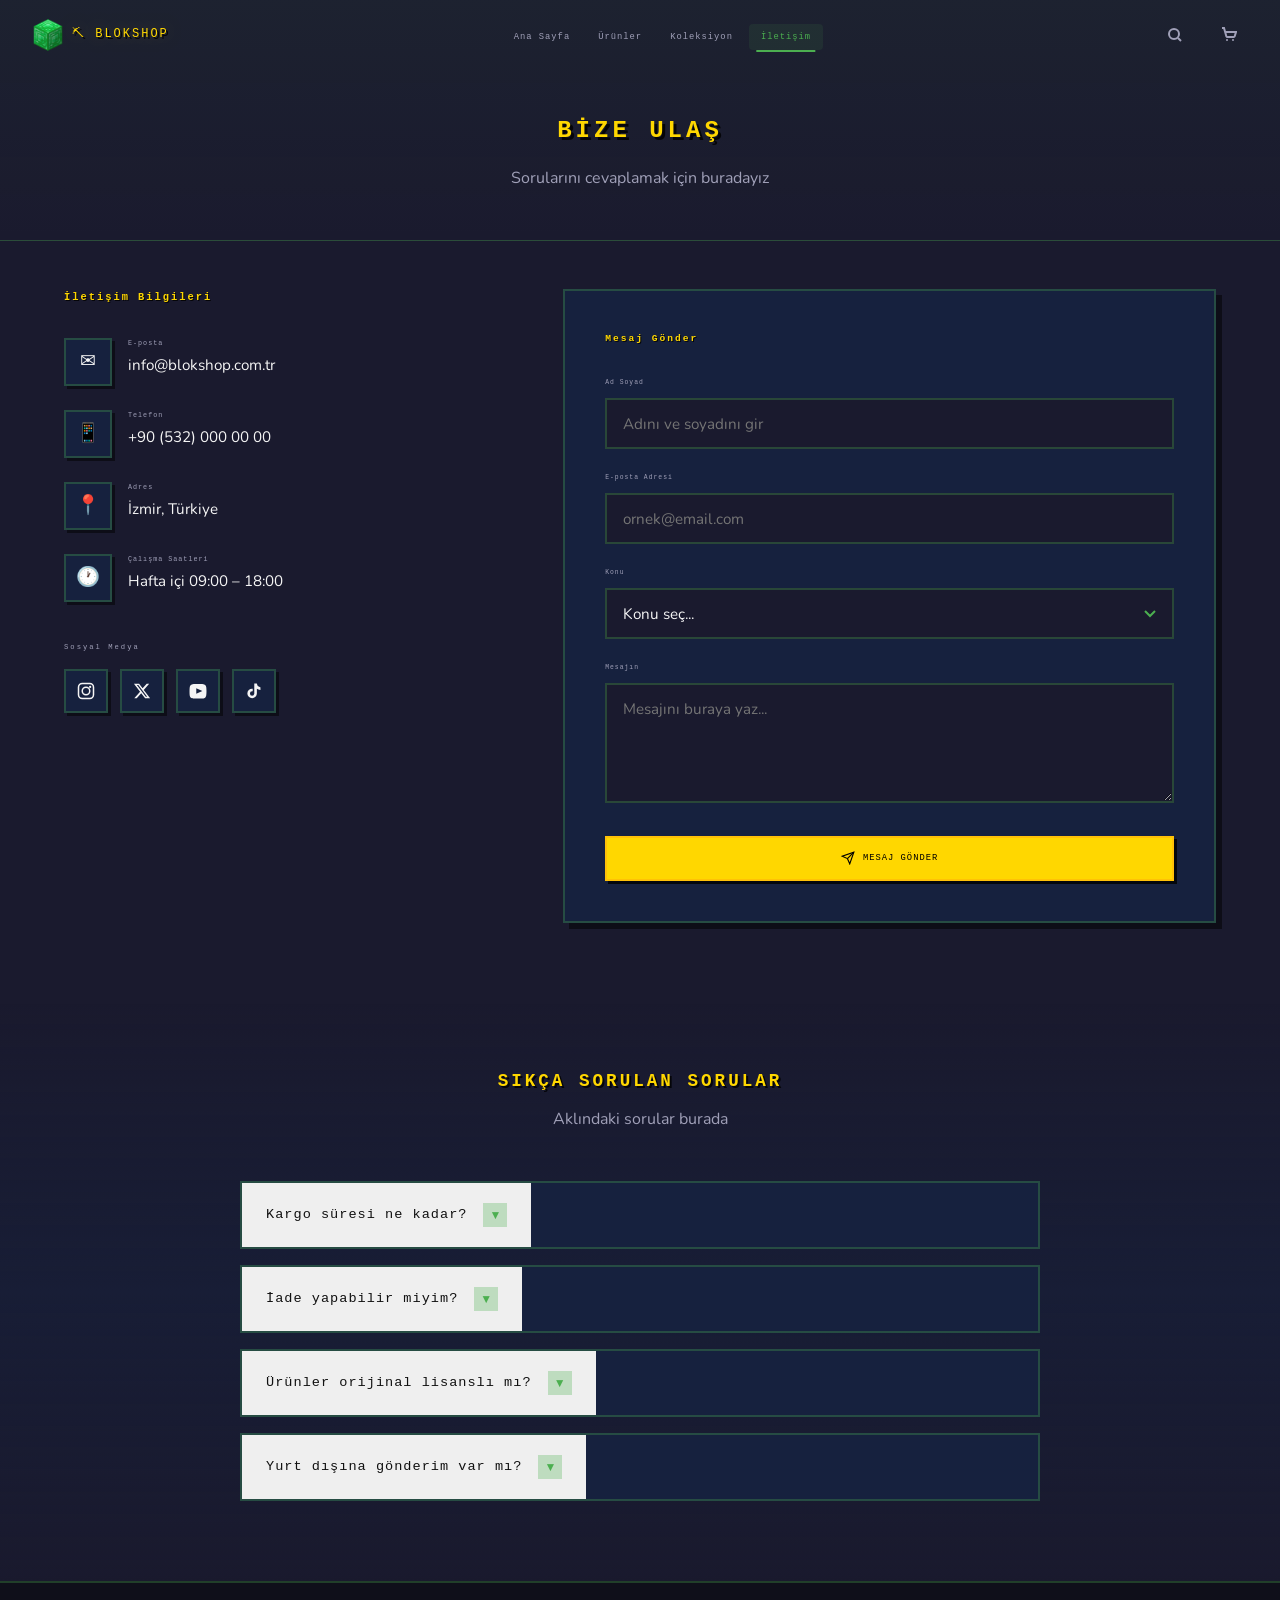
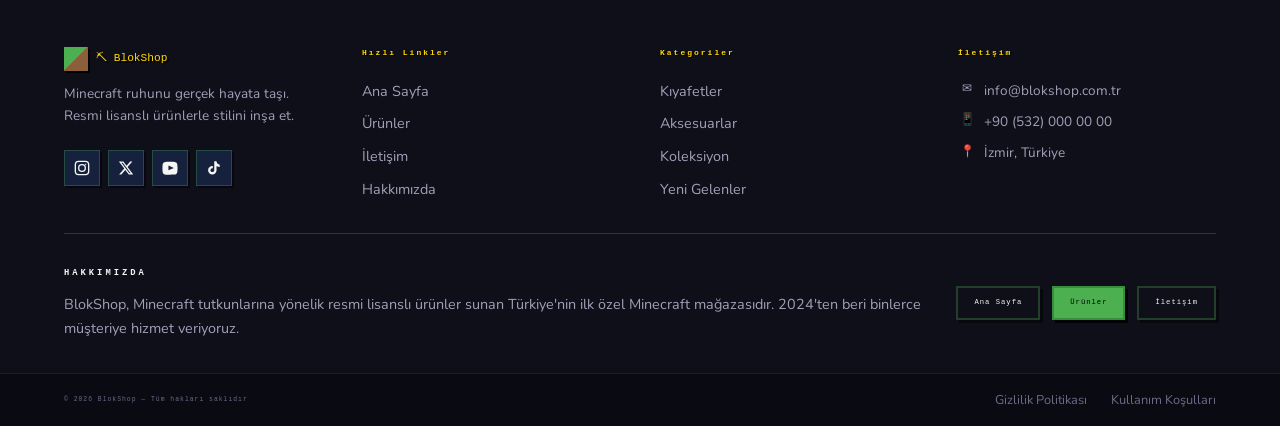
==== commit da2c98d9: "Update iletisim.html font" ====
--- a/iletisim.html
+++ b/iletisim.html
@@ -7,7 +7,7 @@
   <meta name="description" content="BlokShop ile iletişime geçin. Sorularınız için buradayız." />
   <link rel="preconnect" href="https://fonts.googleapis.com" />
   <link rel="preconnect" href="https://fonts.gstatic.com" crossorigin />
-  <link href="https://fonts.googleapis.com/css2?family=Press+Start+2P&family=Nunito:wght@400;600;700;800&family=Pixelify+Sans:wght@400;700&display=swap" rel="stylesheet" />
+  <link href="https://fonts.googleapis.com/css2?family=Pixelify-Sans&family=Nunito:wght@400;600;700;800&display=swap" rel="stylesheet" />
   <link rel="stylesheet" href="styles.css" />
 </head>
 <body id="page-contact">
